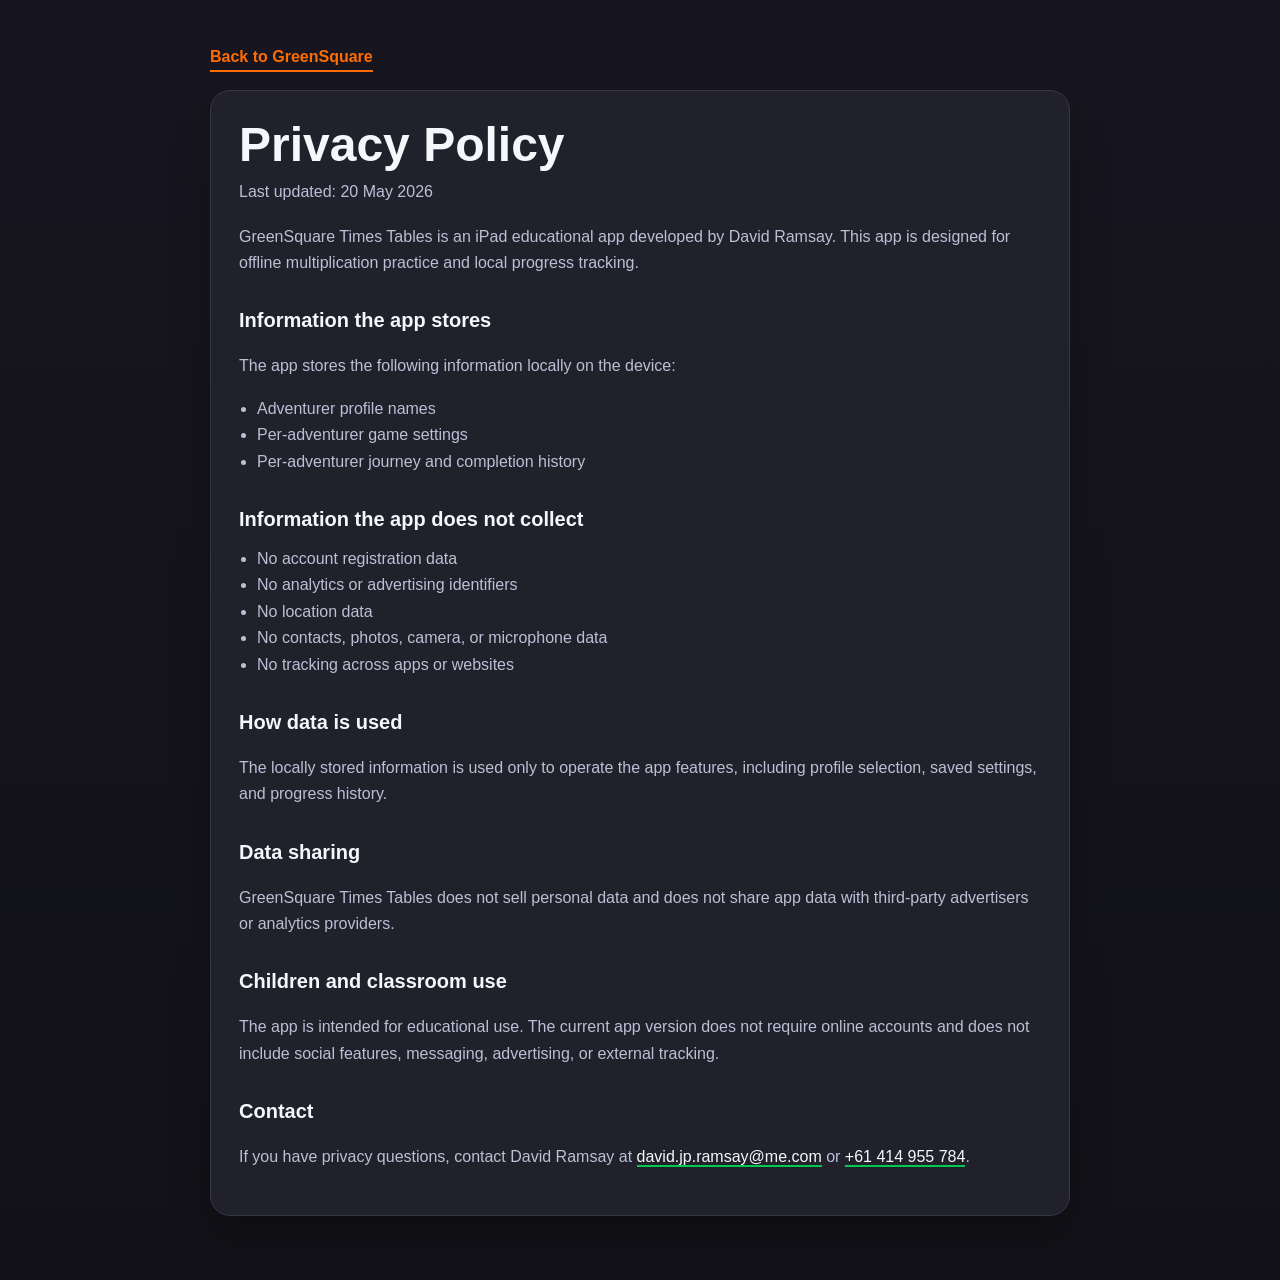
==== privacy/index.html @ 2f98c905 "Publish support and privacy pages" ====
<!doctype html>
<html lang="en">
<head>
  <meta charset="utf-8">
  <meta name="viewport" content="width=device-width, initial-scale=1">
  <title>Privacy Policy | GreenSquare Times Tables</title>
  <meta name="description" content="Privacy policy for GreenSquare Times Tables.">
  <style>
    :root {
      --bg: #15141b;
      --panel: #23222d;
      --line: #373548;
      --text: #f5f7fb;
      --muted: #bac0d5;
      --green: #00c853;
      --orange: #ff6d00;
    }
    * { box-sizing: border-box; }
    body {
      margin: 0;
      font-family: -apple-system, BlinkMacSystemFont, "Segoe UI", sans-serif;
      background: linear-gradient(180deg, #171620 0%, #111117 100%);
      color: var(--text);
      line-height: 1.65;
    }
    .wrap {
      max-width: 900px;
      margin: 0 auto;
      padding: 44px 20px 64px;
    }
    .panel {
      background: rgba(35, 34, 45, 0.94);
      border: 1px solid var(--line);
      border-radius: 20px;
      padding: 28px;
      box-shadow: 0 18px 40px rgba(0, 0, 0, 0.24);
    }
    h1 {
      margin: 0 0 8px;
      font-size: clamp(32px, 5vw, 48px);
      line-height: 1.08;
    }
    h2 {
      margin: 28px 0 10px;
      font-size: 20px;
    }
    p, li { color: var(--muted); }
    strong { color: var(--text); }
    a {
      color: var(--text);
      text-decoration: none;
      border-bottom: 2px solid var(--green);
    }
    ul {
      margin: 10px 0 0 18px;
      padding: 0;
    }
    .home {
      display: inline-block;
      margin-bottom: 18px;
      color: var(--orange);
      border-bottom-color: var(--orange);
      font-weight: 600;
    }
    .meta {
      margin: 0 0 18px;
      color: var(--muted);
    }
  </style>
</head>
<body>
  <main class="wrap">
    <a class="home" href="../">Back to GreenSquare</a>
    <section class="panel">
      <h1>Privacy Policy</h1>
      <p class="meta">Last updated: 20 May 2026</p>

      <p>
        GreenSquare Times Tables is an iPad educational app developed by David Ramsay.
        This app is designed for offline multiplication practice and local progress tracking.
      </p>

      <h2>Information the app stores</h2>
      <p>The app stores the following information locally on the device:</p>
      <ul>
        <li>Adventurer profile names</li>
        <li>Per-adventurer game settings</li>
        <li>Per-adventurer journey and completion history</li>
      </ul>

      <h2>Information the app does not collect</h2>
      <ul>
        <li>No account registration data</li>
        <li>No analytics or advertising identifiers</li>
        <li>No location data</li>
        <li>No contacts, photos, camera, or microphone data</li>
        <li>No tracking across apps or websites</li>
      </ul>

      <h2>How data is used</h2>
      <p>
        The locally stored information is used only to operate the app features,
        including profile selection, saved settings, and progress history.
      </p>

      <h2>Data sharing</h2>
      <p>
        GreenSquare Times Tables does not sell personal data and does not share app data
        with third-party advertisers or analytics providers.
      </p>

      <h2>Children and classroom use</h2>
      <p>
        The app is intended for educational use. The current app version does not require
        online accounts and does not include social features, messaging, advertising, or external tracking.
      </p>

      <h2>Contact</h2>
      <p>
        If you have privacy questions, contact David Ramsay at
        <a href="mailto:david.jp.ramsay@me.com">david.jp.ramsay@me.com</a>
        or <a href="tel:+61414955784">+61 414 955 784</a>.
      </p>
    </section>
  </main>
</body>
</html>
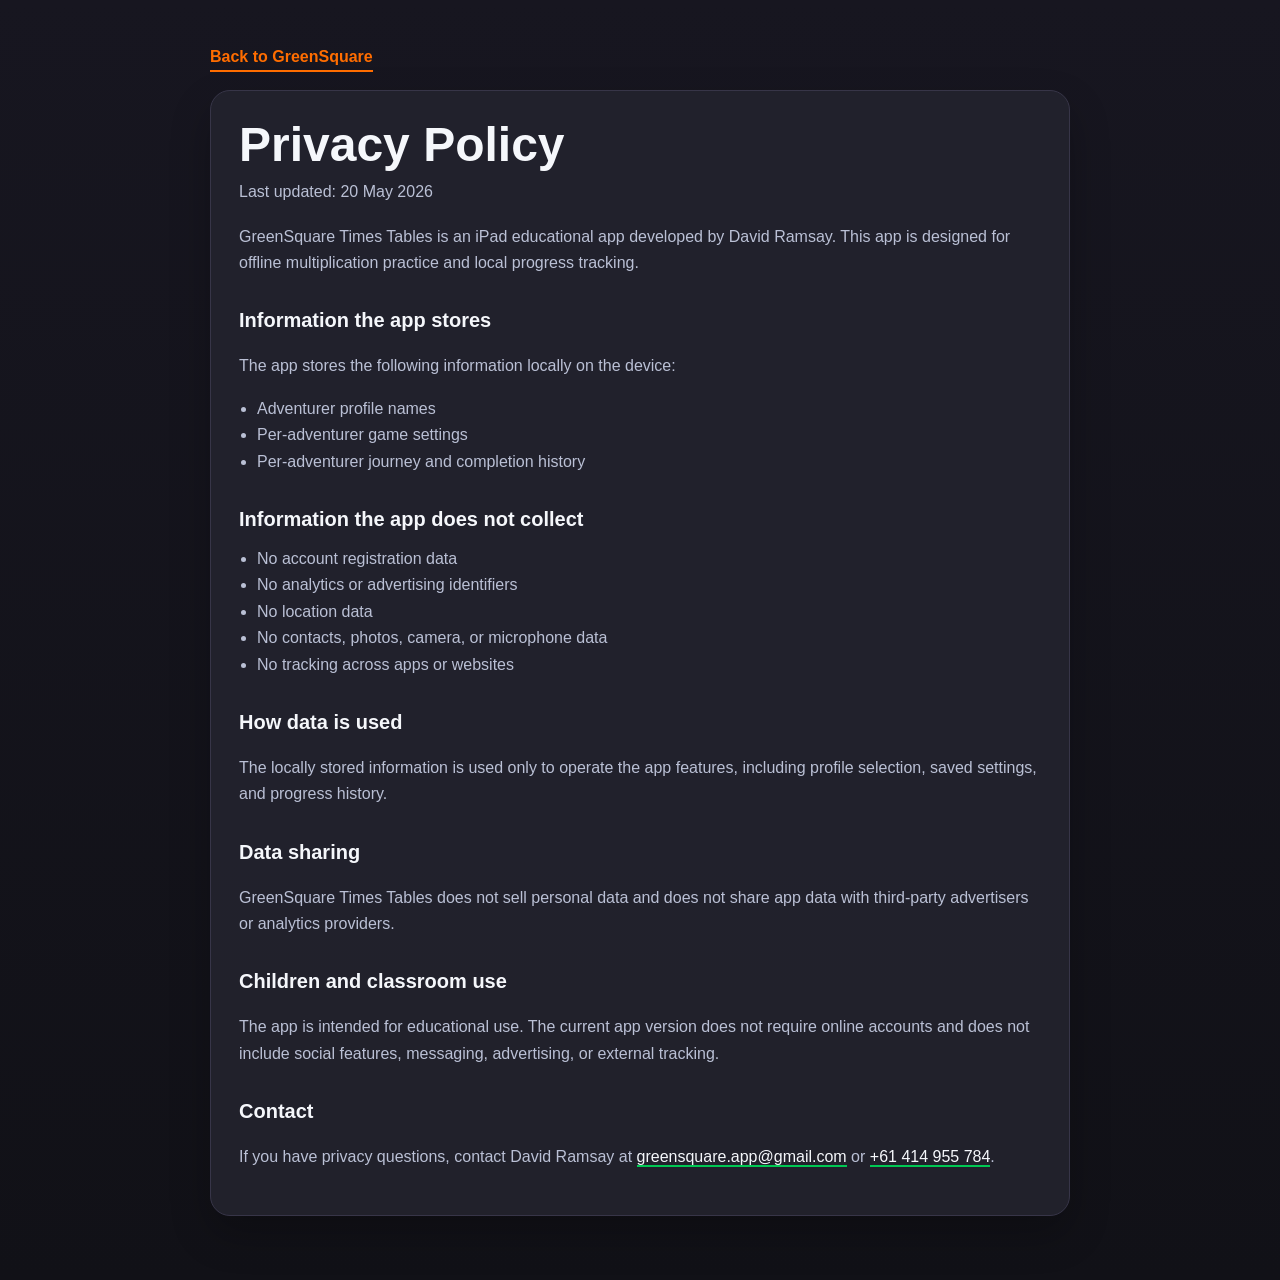
==== commit dcf44b77: "Update support email" ====
--- a/privacy/index.html
+++ b/privacy/index.html
@@ -118,7 +118,7 @@
       <h2>Contact</h2>
       <p>
         If you have privacy questions, contact David Ramsay at
-        <a href="mailto:david.jp.ramsay@me.com">david.jp.ramsay@me.com</a>
+        <a href="mailto:greensquare.app@gmail.com">greensquare.app@gmail.com</a>
         or <a href="tel:+61414955784">+61 414 955 784</a>.
       </p>
     </section>
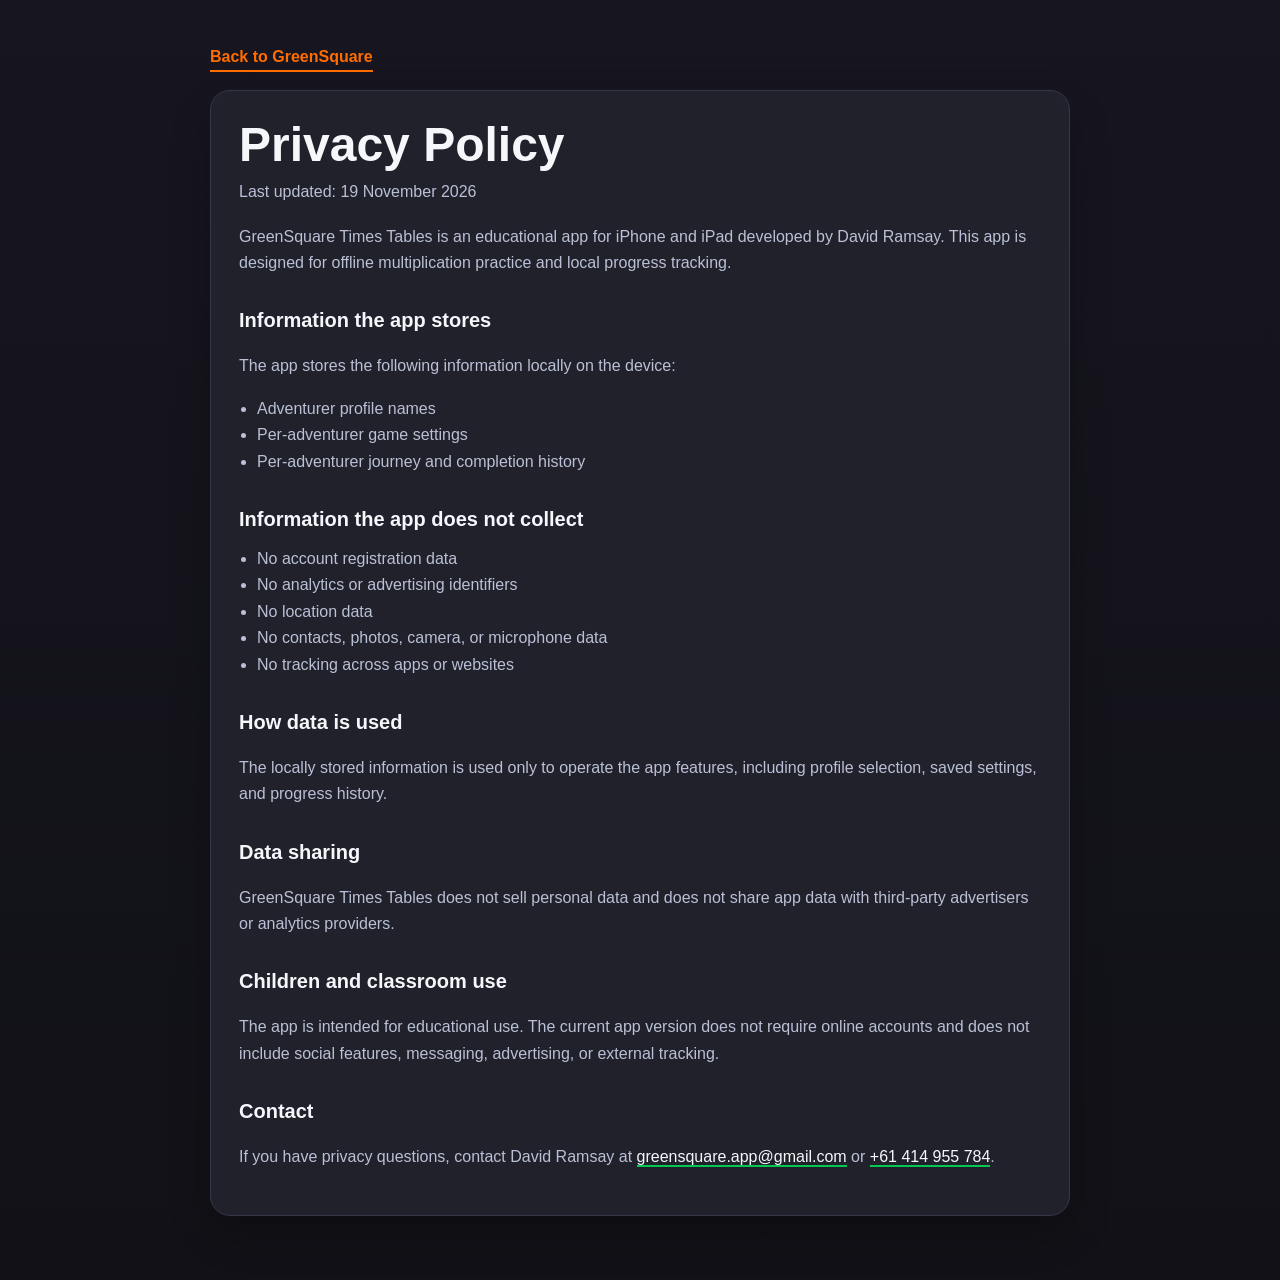
==== commit dd6177ed: "Restore GreenSquare public pages" ====
--- a/privacy/index.html
+++ b/privacy/index.html
@@ -73,10 +73,10 @@
     <a class="home" href="../">Back to GreenSquare</a>
     <section class="panel">
       <h1>Privacy Policy</h1>
-      <p class="meta">Last updated: 20 May 2026</p>
+      <p class="meta">Last updated: 19 November 2026</p>
 
       <p>
-        GreenSquare Times Tables is an iPad educational app developed by David Ramsay.
+        GreenSquare Times Tables is an educational app for iPhone and iPad developed by David Ramsay.
         This app is designed for offline multiplication practice and local progress tracking.
       </p>
 
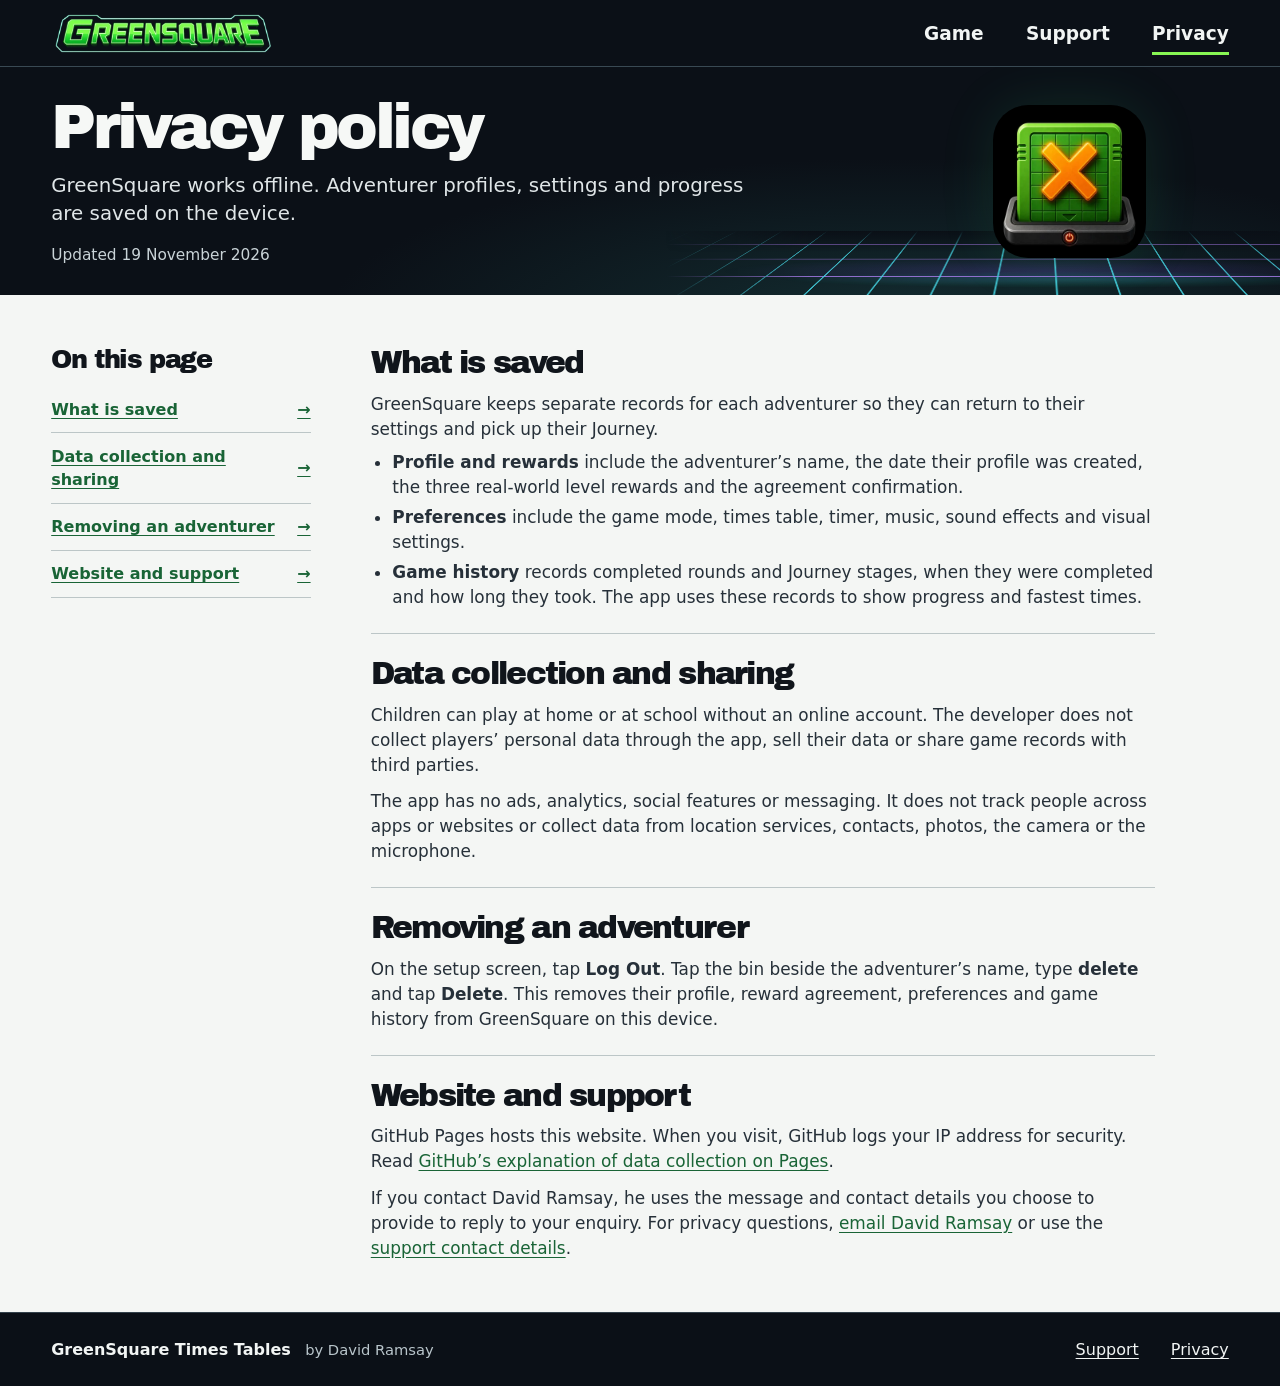
==== commit cb31765b: "Show GreenSquare gameplay and refresh support and privacy" ====
--- a/privacy/index.html
+++ b/privacy/index.html
@@ -1,127 +1,92 @@
 <!doctype html>
-<html lang="en">
+<html lang="en-AU">
 <head>
   <meta charset="utf-8">
   <meta name="viewport" content="width=device-width, initial-scale=1">
-  <title>Privacy Policy | GreenSquare Times Tables</title>
-  <meta name="description" content="Privacy policy for GreenSquare Times Tables.">
-  <style>
-    :root {
-      --bg: #15141b;
-      --panel: #23222d;
-      --line: #373548;
-      --text: #f5f7fb;
-      --muted: #bac0d5;
-      --green: #00c853;
-      --orange: #ff6d00;
-    }
-    * { box-sizing: border-box; }
-    body {
-      margin: 0;
-      font-family: -apple-system, BlinkMacSystemFont, "Segoe UI", sans-serif;
-      background: linear-gradient(180deg, #171620 0%, #111117 100%);
-      color: var(--text);
-      line-height: 1.65;
-    }
-    .wrap {
-      max-width: 900px;
-      margin: 0 auto;
-      padding: 44px 20px 64px;
-    }
-    .panel {
-      background: rgba(35, 34, 45, 0.94);
-      border: 1px solid var(--line);
-      border-radius: 20px;
-      padding: 28px;
-      box-shadow: 0 18px 40px rgba(0, 0, 0, 0.24);
-    }
-    h1 {
-      margin: 0 0 8px;
-      font-size: clamp(32px, 5vw, 48px);
-      line-height: 1.08;
-    }
-    h2 {
-      margin: 28px 0 10px;
-      font-size: 20px;
-    }
-    p, li { color: var(--muted); }
-    strong { color: var(--text); }
-    a {
-      color: var(--text);
-      text-decoration: none;
-      border-bottom: 2px solid var(--green);
-    }
-    ul {
-      margin: 10px 0 0 18px;
-      padding: 0;
-    }
-    .home {
-      display: inline-block;
-      margin-bottom: 18px;
-      color: var(--orange);
-      border-bottom-color: var(--orange);
-      font-weight: 600;
-    }
-    .meta {
-      margin: 0 0 18px;
-      color: var(--muted);
-    }
-  </style>
+  <meta name="theme-color" content="#0b1017">
+  <meta name="description" content="Learn what GreenSquare Times Tables saves on your device, how to remove an adventurer and how to contact the developer about privacy.">
+  <title>Privacy policy | GreenSquare Times Tables</title>
+  <link rel="icon" type="image/png" sizes="64x64" href="../assets/icon-64.png">
+  <link rel="stylesheet" href="../assets/site.css">
 </head>
-<body>
-  <main class="wrap">
-    <a class="home" href="../">Back to GreenSquare</a>
-    <section class="panel">
-      <h1>Privacy Policy</h1>
-      <p class="meta">Last updated: 19 November 2026</p>
+<body class="privacy-page">
+  <a class="skip-link" href="#main">Skip to content</a>
+  <header class="site-header">
+    <div class="wrap header-row">
+      <a class="brand" href="../" aria-label="GreenSquare Times Tables home">
+        <img src="../assets/wordmark.webp" width="660" height="126" alt="GreenSquare">
+      </a>
+      <nav class="primary-nav" aria-label="Main navigation">
+        <a href="../">Game</a>
+        <a href="../support/">Support</a>
+        <a href="../privacy/" aria-current="page">Privacy</a>
+      </nav>
+    </div>
+  </header>
 
-      <p>
-        GreenSquare Times Tables is an educational app for iPhone and iPad developed by David Ramsay.
-        This app is designed for offline multiplication practice and local progress tracking.
-      </p>
+  <main id="main" tabindex="-1">
+    <section class="mast inner-mast privacy-mast" aria-labelledby="page-title">
+      <div class="floor" aria-hidden="true"></div>
+      <div class="wrap inner-stage">
+        <div class="intro-copy">
+          <h1 id="page-title">Privacy policy</h1>
+          <p class="intro-text">GreenSquare works offline. Adventurer profiles, settings and progress are saved on the device.</p>
+          <p class="updated">Updated <time datetime="2026-11-19">19 November 2026</time></p>
+        </div>
+        <img class="privacy-icon" src="../assets/app-icon.webp" width="384" height="384" alt="">
+      </div>
+    </section>
 
-      <h2>Information the app stores</h2>
-      <p>The app stores the following information locally on the device:</p>
-      <ul>
-        <li>Adventurer profile names</li>
-        <li>Per-adventurer game settings</li>
-        <li>Per-adventurer journey and completion history</li>
-      </ul>
+    <div class="wrap privacy-layout content-section">
+      <nav class="contents" aria-labelledby="contents-heading">
+        <h2 id="contents-heading">On this page</h2>
+        <ul>
+          <li><a href="#saved">What is saved</a></li>
+          <li><a href="#collection">Data collection and sharing</a></li>
+          <li><a href="#removal">Removing an adventurer</a></li>
+          <li><a href="#website">Website and support</a></li>
+        </ul>
+      </nav>
 
-      <h2>Information the app does not collect</h2>
-      <ul>
-        <li>No account registration data</li>
-        <li>No analytics or advertising identifiers</li>
-        <li>No location data</li>
-        <li>No contacts, photos, camera, or microphone data</li>
-        <li>No tracking across apps or websites</li>
-      </ul>
+      <article class="policy" aria-labelledby="page-title">
+        <section id="saved" aria-labelledby="saved-heading">
+          <h2 id="saved-heading">What is saved</h2>
+          <p>GreenSquare keeps separate records for each adventurer so they can return to their settings and pick up their Journey.</p>
+          <ul>
+            <li><strong>Profile and rewards</strong> include the adventurer’s name, the date their profile was created, the three real-world level rewards and the agreement confirmation.</li>
+            <li><strong>Preferences</strong> include the game mode, times table, timer, music, sound effects and visual settings.</li>
+            <li><strong>Game history</strong> records completed rounds and Journey stages, when they were completed and how long they took. The app uses these records to show progress and fastest times.</li>
+          </ul>
+        </section>
 
-      <h2>How data is used</h2>
-      <p>
-        The locally stored information is used only to operate the app features,
-        including profile selection, saved settings, and progress history.
-      </p>
+        <section id="collection" aria-labelledby="collection-heading">
+          <h2 id="collection-heading">Data collection and sharing</h2>
+          <p>Children can play at home or at school without an online account. The developer does not collect players’ personal data through the app, sell their data or share game records with third parties.</p>
+          <p>The app has no ads, analytics, social features or messaging. It does not track people across apps or websites or collect data from location services, contacts, photos, the camera or the microphone.</p>
+        </section>
 
-      <h2>Data sharing</h2>
-      <p>
-        GreenSquare Times Tables does not sell personal data and does not share app data
-        with third-party advertisers or analytics providers.
-      </p>
+        <section id="removal" aria-labelledby="removal-heading">
+          <h2 id="removal-heading">Removing an adventurer</h2>
+          <p>On the setup screen, tap <strong>Log Out</strong>. Tap the bin beside the adventurer’s name, type <strong>delete</strong> and tap <strong>Delete</strong>. This removes their profile, reward agreement, preferences and game history from GreenSquare on this device.</p>
+        </section>
 
-      <h2>Children and classroom use</h2>
-      <p>
-        The app is intended for educational use. The current app version does not require
-        online accounts and does not include social features, messaging, advertising, or external tracking.
-      </p>
+        <section id="website" aria-labelledby="website-heading">
+          <h2 id="website-heading">Website and support</h2>
+          <p>GitHub Pages hosts this website. When you visit, GitHub logs your IP address for security. Read <a href="https://docs.github.com/en/pages/getting-started-with-github-pages/what-is-github-pages#data-collection">GitHub’s explanation of data collection on Pages</a>.</p>
+          <p>If you contact David Ramsay, he uses the message and contact details you choose to provide to reply to your enquiry. For privacy questions, <a href="mailto:greensquare.app@gmail.com">email David Ramsay</a> or use the <a href="../support/#contact">support contact details</a>.</p>
+        </section>
+      </article>
+    </div>
+  </main>
 
-      <h2>Contact</h2>
-      <p>
-        If you have privacy questions, contact David Ramsay at
-        <a href="mailto:greensquare.app@gmail.com">greensquare.app@gmail.com</a>
-        or <a href="tel:+61414955784">+61 414 955 784</a>.
-      </p>
-    </section>
-  </main>
+  <footer class="site-footer">
+    <div class="wrap footer-row">
+      <p>GreenSquare Times Tables <span class="credit">by David Ramsay</span></p>
+      <nav aria-label="Footer navigation">
+        <a href="../support/">Support</a>
+        <a href="../privacy/" aria-current="page">Privacy</a>
+      </nav>
+    </div>
+  </footer>
 </body>
 </html>
--- a/assets/site.css
+++ b/assets/site.css
@@ -0,0 +1,651 @@
+@font-face {
+  font-family: "Archivo Black";
+  src: url("archivo-black-latin.woff2") format("woff2");
+  font-style: normal;
+  font-weight: 900;
+  font-display: swap;
+}
+
+:root {
+  --night: #0b1017;
+  --paper: #f4f6f4;
+  --ink: #10151b;
+  --text: #263039;
+  --muted: #52606a;
+  --line: #bcc6c7;
+  --lime: #87f653;
+  --link: #196436;
+  --display: "Archivo Black", system-ui, sans-serif;
+  --gutter: clamp(1.125rem, 4vw, 4.5rem);
+  font-family: system-ui, -apple-system, "Segoe UI", sans-serif;
+  color: var(--ink);
+  background: var(--paper);
+  -webkit-text-size-adjust: 100%;
+}
+
+*, *::before, *::after { box-sizing: border-box; }
+body {
+  margin: 0;
+  display: flex;
+  flex-direction: column;
+  min-height: 100vh;
+  min-height: 100svh;
+}
+main { flex: 1; }
+h1, h2, h3, p, figure, ul { margin: 0; }
+h1, h2, h3 {
+  font-family: var(--display);
+  font-weight: 900;
+  line-height: 1.06;
+  letter-spacing: -.055em;
+}
+p, li { line-height: 1.48; }
+a {
+  color: var(--link);
+  text-underline-offset: .18em;
+}
+a:hover { text-decoration-thickness: .12em; }
+:focus-visible {
+  outline: 3px solid #1468a4;
+  outline-offset: 4px;
+}
+.site-header :focus-visible, .mast :focus-visible, .site-footer :focus-visible { outline-color: #80eaff; }
+main:focus-visible, section[tabindex="-1"]:focus-visible { outline-offset: -3px; }
+.wrap {
+  width: min(90rem, calc(100% - 2 * var(--gutter)));
+  margin-inline: auto;
+}
+
+.skip-link {
+  position: absolute;
+  z-index: 5;
+  top: .5rem;
+  left: var(--gutter);
+  padding: .7rem 1rem;
+  transform: translateY(-160%);
+  border-radius: .35rem;
+  color: var(--night);
+  background: white;
+}
+.skip-link:focus { transform: none; }
+
+/* Shared navigation */
+.site-header, .site-footer {
+  color: #f2f5f4;
+  background: var(--night);
+}
+.site-header { border-bottom: 1px solid #394953; }
+.header-row, .footer-row {
+  display: flex;
+  align-items: center;
+  justify-content: space-between;
+  gap: 1.25rem;
+}
+.header-row { min-height: clamp(4.15rem, 5vw, 5rem); }
+.brand {
+  display: inline-flex;
+  align-items: center;
+  min-height: 44px;
+  flex-shrink: 0;
+}
+.brand img {
+  display: block;
+  width: clamp(9rem, 17.5vw, 16.8rem);
+  height: auto;
+}
+.primary-nav, .footer-row nav {
+  display: flex;
+  align-items: center;
+  gap: clamp(1.1rem, 3.3vw, 3.3rem);
+}
+.primary-nav a {
+  display: inline-flex;
+  align-items: center;
+  position: relative;
+  min-height: 44px;
+  padding-block: .55rem;
+  font-size: clamp(1rem, 1.45vw, 1.37rem);
+  font-weight: 650;
+  color: inherit;
+  text-decoration: none;
+}
+.primary-nav a[aria-current="page"]::after {
+  content: "";
+  position: absolute;
+  inset: auto 0 0;
+  height: 3px;
+  background: var(--lime);
+}
+.primary-nav a:hover, .site-footer a:hover { color: var(--lime); }
+
+/* Arcade masthead and perspective floor */
+.mast {
+  isolation: isolate;
+  position: relative;
+  overflow: hidden;
+  color: #f6f8f6;
+  background: var(--night);
+}
+.home-mast {
+  background:
+    radial-gradient(ellipse 40% 7% at 77% 91%, #13d5ba39, transparent),
+    radial-gradient(ellipse at 83% 98%, #102525 0, transparent 33%),
+    radial-gradient(ellipse at 67% 82%, #21192f 0, transparent 46%),
+    var(--night);
+}
+.floor {
+  position: absolute;
+  pointer-events: none;
+  z-index: -1;
+  inset: auto -10% 0 26%;
+  height: 45%;
+  overflow: hidden;
+  background:
+    radial-gradient(ellipse 42% 13% at 58% 76%, #21f7d52b, transparent),
+    radial-gradient(ellipse 46% 22% at 53% 63%, #804aeb37, transparent);
+  -webkit-mask-image: linear-gradient(90deg, transparent, black 20%, black 90%, transparent);
+  mask-image: linear-gradient(90deg, transparent, black 20%, black 90%, transparent);
+}
+.floor::before {
+  content: "";
+  position: absolute;
+  bottom: -1rem;
+  left: -40%;
+  width: 185%;
+  height: 75rem;
+  transform-origin: center bottom;
+  transform: perspective(32rem) rotateX(65deg);
+  background-image:
+    linear-gradient(90deg, #48dcebdf 2px, transparent 2px),
+    linear-gradient(0deg, #a57ae8e6 2.5px, transparent 2.5px);
+  background-size: clamp(3rem, 5.3vw, 5.3rem) clamp(2.5rem, 4.8vw, 4.8rem);
+  -webkit-mask-image: linear-gradient(0deg, black, #000a 43%, transparent);
+  mask-image: linear-gradient(0deg, black, #000a 43%, transparent);
+}
+
+/* Homepage and device captures */
+.home-stage {
+  display: grid;
+  grid-template-columns: minmax(0, .94fr) minmax(0, 1.17fr);
+  align-items: center;
+  gap: clamp(.9rem, 1.8vw, 2rem);
+  min-height: clamp(27rem, 34.85vw, 34rem);
+  padding-block: clamp(1.1rem, 1.6vw, 1.65rem);
+}
+.hero-copy h1 {
+  font-size: clamp(3.7rem, 6.45vw, 6.4rem);
+  line-height: .94;
+  letter-spacing: -.075em;
+}
+.hero-copy h1 span {
+  display: block;
+  color: var(--lime);
+}
+.intro-text {
+  max-width: 39rem;
+  margin-top: clamp(1rem, 1.65vw, 1.5rem);
+  color: #e0e6e8;
+  font-size: clamp(1.05rem, 1.55vw, 1.48rem);
+  line-height: 1.4;
+}
+.hero-actions {
+  display: flex;
+  flex-wrap: wrap;
+  align-items: center;
+  gap: .7rem clamp(1.1rem, 2.2vw, 2.2rem);
+  margin-top: clamp(1.35rem, 2.35vw, 2.25rem);
+}
+.store-button, .how-link {
+  display: inline-flex;
+  align-items: center;
+  justify-content: center;
+  gap: .55em;
+  min-height: 44px;
+  font-size: clamp(1rem, 1.45vw, 1.4rem);
+}
+.store-button {
+  padding: .74em 1.15em;
+  border-radius: .55em;
+  background: var(--lime);
+  color: #0c180d;
+  font-weight: 760;
+  letter-spacing: -.035em;
+  text-decoration: none;
+}
+.store-button:hover { background: #a2ff7b; }
+.how-link {
+  color: #f4f7f6;
+  font-weight: 550;
+  text-decoration: none;
+}
+.how-link > span:first-child {
+  text-decoration: underline;
+  text-underline-offset: .18em;
+}
+.how-link:hover { color: var(--lime); }
+.arrow {
+  display: inline-block;
+  font-family: system-ui, sans-serif;
+  font-size: 1.08em;
+  font-weight: 650;
+  line-height: 1;
+}
+.device-scene {
+  position: relative;
+  aspect-ratio: 1.59;
+  width: 100%;
+}
+.device {
+  position: absolute;
+  border: 1px solid #9b9fa6;
+  background: linear-gradient(135deg, #3b3b44, #14161a 18%, #08090c 75%, #44484d);
+  box-shadow: inset 0 0 0 2px #55585c, inset 0 0 0 4px #121416, 0 .7rem 1rem #0009;
+}
+.device img {
+  display: block;
+  width: 100%;
+  height: auto;
+}
+.tablet {
+  left: -1.4%;
+  top: .8%;
+  width: 80%;
+  padding: 1.65%;
+  border-radius: 5.7% / 7.2%;
+  transform: perspective(62rem) rotateY(-10deg) rotateX(4deg) rotateZ(.4deg);
+}
+.tablet img { border-radius: 2.5% / 3.3%; }
+.phone {
+  bottom: 1.6%;
+  right: .5%;
+  width: 27.9%;
+  padding: .8%;
+  border-radius: 17% / 8.2%;
+  transform: perspective(45rem) rotateY(-6deg) rotateZ(2deg);
+}
+.phone img { border-radius: 14% / 6.7%; }
+
+/* Game guide and scoreboard key */
+.play-guide { padding-block: clamp(2rem, 2.65vw, 2.8rem) clamp(1.25rem, 1.55vw, 1.6rem); }
+.guide-columns {
+  display: grid;
+  grid-template-columns: 1fr 1.1fr 1fr;
+}
+.guide-columns > div {
+  min-width: 0;
+  padding-inline: clamp(1.4rem, 2.7vw, 2.9rem);
+}
+.guide-columns > div:first-child { padding-left: 0; }
+.guide-columns > div:last-child { padding-right: 0; }
+.guide-columns > div + div { border-left: 1px solid var(--line); }
+.guide-columns h2, .side-intro h2 { font-size: clamp(2.2rem, 3.5vw, 3.35rem); }
+.guide-columns h3 { font-size: clamp(1.75rem, 2.75vw, 2.65rem); }
+.guide-columns p, .side-intro p, .policy, .answer {
+  font-size: clamp(1rem, 1.32vw, 1.22rem);
+  color: var(--text);
+}
+.guide-columns p { margin-top: .7rem; }
+.guide-columns p + p { margin-top: .4rem; }
+.grid-key {
+  display: flex;
+  align-items: center;
+  flex-wrap: wrap;
+  column-gap: clamp(1.7rem, 4vw, 4.5rem);
+  row-gap: .9rem;
+  margin-top: clamp(1.15rem, 1.65vw, 1.65rem);
+  padding-top: 1.15rem;
+  border-top: 1px solid var(--line);
+}
+.grid-key h3 { font-size: clamp(1.16rem, 1.6vw, 1.5rem); }
+.grid-key ul {
+  list-style: none;
+  padding: 0;
+  display: flex;
+  flex-wrap: wrap;
+  gap: .7rem clamp(1.2rem, 4.1vw, 4.4rem);
+}
+.grid-key li {
+  display: flex;
+  align-items: center;
+  gap: .72rem;
+  font-size: clamp(.92rem, 1.15vw, 1.09rem);
+}
+.grid-key li strong {
+  display: block;
+  font-size: .8em;
+  font-weight: 700;
+  color: var(--muted);
+}
+.swatch {
+  width: 1.8em;
+  height: 1.8em;
+  flex: none;
+  border-radius: .28em;
+  border: 1px solid #1113;
+  box-shadow: inset 0 1px 2px #fff8, inset 0 -2px 3px #0001;
+}
+.cleared { background: linear-gradient(#2cde76, #00ad4c); }
+.almost { background: linear-gradient(#ffad34, #f47a09); }
+.practice { background: linear-gradient(#fc5764, #cc1d31); }
+
+/* Support and privacy pages */
+.inner-mast { background: radial-gradient(ellipse at 70% 110%, #132c30, transparent 45%), var(--night); }
+.inner-stage {
+  display: grid;
+  grid-template-columns: minmax(0, 1.4fr) minmax(0, 1fr);
+  align-items: center;
+  gap: clamp(1.4rem, 4.8vw, 5rem);
+  padding-block: clamp(2.25rem, 3.4vw, 3.5rem);
+}
+.intro-copy h1 {
+  font-size: clamp(3rem, 5.8vw, 5.6rem);
+  line-height: 1.02;
+}
+.inner-stage .intro-text {
+  margin-top: .75rem;
+  max-width: 45rem;
+}
+.inner-mast .floor { height: 28%; }
+.inner-mast .floor::after {
+  content: "";
+  position: absolute;
+  inset: 0 0 auto;
+  height: 32%;
+  background: linear-gradient(var(--night), transparent);
+}
+.support-mast .floor { inset-inline: -12% 35%; }
+.contact-panel {
+  justify-self: end;
+  width: min(100%, 32rem);
+  padding: clamp(1.15rem, 2.15vw, 2rem);
+  background: #10191e;
+  border: 1px solid #415361;
+  border-top: .27rem solid var(--lime);
+  border-radius: .65rem;
+}
+.contact-panel h2 {
+  font-size: clamp(1.35rem, 2.15vw, 2rem);
+  margin-bottom: .65rem;
+}
+.contact-email {
+  display: inline-block;
+  max-width: 100%;
+  color: var(--lime);
+  font-size: clamp(1.06rem, 1.75vw, 1.65rem);
+  font-weight: 700;
+  overflow-wrap: anywhere;
+}
+.contact-panel p {
+  margin-top: .5rem;
+  color: #e0e6e8;
+}
+.contact-panel p a { color: inherit; }
+.privacy-mast .inner-stage {
+  grid-template-columns: minmax(0, 2.5fr) minmax(0, 1fr);
+  padding-block: clamp(1.75rem, 2.25vw, 2.25rem);
+}
+.privacy-mast .intro-copy h1 { font-size: clamp(2.75rem, 4.9vw, 4.7rem); }
+.privacy-mast .floor { inset-inline: 52% -8%; }
+.privacy-icon {
+  justify-self: center;
+  width: clamp(7.5rem, 12vw, 11.5rem);
+  max-width: 100%;
+  height: auto;
+  border-radius: 23%;
+  box-shadow: 0 0 3.5rem #37da731e;
+}
+.updated {
+  margin-top: 1rem;
+  font-size: .96rem;
+  color: #c9d3d7;
+}
+.content-section { padding-block: clamp(2.4rem, 4vw, 4rem); }
+.help-layout, .privacy-layout {
+  display: grid;
+  grid-template-columns: minmax(0, .8fr) minmax(0, 2.1fr);
+  gap: clamp(1.7rem, 4.7vw, 5rem);
+  align-items: start;
+}
+.side-intro { padding-right: min(2vw, 1.65rem); }
+.side-intro p {
+  margin-top: 1rem;
+  color: var(--muted);
+}
+.faq-list details { border-bottom: 1px solid var(--line); }
+.faq-list details[open] {
+  border: 1px solid #85b67c;
+  border-radius: .5rem;
+  overflow: clip;
+  background: #fbfcfa;
+}
+.faq-list details[open] + details { margin-top: .4rem; }
+.faq-list summary {
+  display: flex;
+  align-items: center;
+  justify-content: space-between;
+  gap: 1rem;
+  padding: 1rem clamp(.75rem, 1.45vw, 1.45rem);
+  min-height: 44px;
+  list-style: none;
+  cursor: pointer;
+  font-size: clamp(1.08rem, 1.6vw, 1.5rem);
+  line-height: 1.28;
+  font-weight: 740;
+  letter-spacing: -.033em;
+}
+.faq-list summary::-webkit-details-marker { display: none; }
+.faq-list summary::after {
+  content: "";
+  flex: none;
+  width: .93em;
+  height: .93em;
+  background: linear-gradient(var(--ink),var(--ink)) center / 78% 2px no-repeat, linear-gradient(var(--ink),var(--ink)) center / 2px 78% no-repeat;
+}
+.faq-list details[open] summary { background: #e7f2e0; }
+.faq-list details[open] summary::after { background: linear-gradient(var(--ink),var(--ink)) center / 78% 2px no-repeat; }
+.faq-list summary:hover { color: var(--link); }
+.faq-list summary:focus-visible { outline-offset: -4px; }
+.answer { padding: .95rem clamp(.75rem, 1.45vw, 1.45rem) 1.2rem; }
+.answer p + p { margin-top: .6rem; }
+.related-link {
+  display: inline-flex;
+  align-items: center;
+  gap: .45rem;
+  min-height: 44px;
+  font-weight: 650;
+}
+.privacy-layout { grid-template-columns: minmax(13rem, .65fr) minmax(0, 2.15fr); }
+.contents h2 {
+  font-size: clamp(1.4rem, 2vw, 1.8rem);
+  margin-bottom: .8rem;
+}
+.contents ul {
+  list-style: none;
+  padding: 0;
+}
+.contents a {
+  display: flex;
+  align-items: center;
+  justify-content: space-between;
+  gap: .6rem;
+  padding-block: .7rem;
+  border-bottom: 1px solid var(--line);
+  color: var(--link);
+  font-weight: 650;
+}
+.contents a::after { content: "→"; }
+.policy { max-width: 73ch; }
+.policy h2 {
+  color: var(--ink);
+  font-size: clamp(1.6rem, 2.45vw, 2.35rem);
+  margin-bottom: .75rem;
+}
+.policy section { scroll-margin-top: 1.5rem; }
+.policy section + section {
+  margin-top: 1.45rem;
+  border-top: 1px solid var(--line);
+  padding-top: 1.45rem;
+}
+.policy ul {
+  margin-top: .55rem;
+  padding-left: 1.35rem;
+}
+.policy li + li { margin-top: .3rem; }
+.policy p + p, .policy ul + p { margin-top: .72rem; }
+.policy a, .answer a { overflow-wrap: anywhere; }
+
+.site-footer { border-top: 1px solid #33414b; }
+.footer-row {
+  min-height: 4.6rem;
+  padding-block: .8rem;
+}
+.footer-row p { font-weight: 660; }
+.credit {
+  display: inline-block;
+  margin-left: .55rem;
+  color: #b9c5cb;
+  font-size: .92em;
+  font-weight: 400;
+}
+.footer-row nav { gap: clamp(1.25rem, 2.5vw, 2.5rem); }
+.footer-row a {
+  display: inline-flex;
+  align-items: center;
+  min-height: 44px;
+  color: inherit;
+}
+
+@media (min-width: 65rem) {
+  .hero-copy .intro-text {
+    max-width: 37rem;
+    font-size: clamp(1.25rem, 1.65vw, 1.6rem);
+  }
+  .hero-copy .intro-text > span { display: block; }
+  .hero-actions .store-button { font-size: clamp(1.1rem, 1.65vw, 1.57rem); }
+}
+
+@media (max-width: 55rem) {
+  .home-stage {
+    grid-template-columns: minmax(0, 1fr) minmax(0, 1.02fr);
+    min-height: 24rem;
+  }
+  .hero-copy h1 { font-size: clamp(3.2rem, 6.7vw, 3.75rem); }
+  .hero-actions { gap: .6rem 1.1rem; }
+  .store-button, .how-link { font-size: .98rem; }
+  .help-layout, .privacy-layout {
+    grid-template-columns: minmax(11rem, .8fr) minmax(0, 1.6fr);
+    gap: 2rem;
+  }
+  .contact-panel { padding: 1.1rem; }
+  .grid-key { align-items: start; }
+}
+
+@media (max-width: 44rem) {
+  .header-row {
+    gap: .65rem;
+    min-height: 4rem;
+  }
+  .primary-nav { gap: clamp(.7rem, 3vw, 1.3rem); }
+  .primary-nav a {
+    min-width: 44px;
+    justify-content: center;
+    font-size: .94rem;
+  }
+  .brand img { width: clamp(7.1rem, 34vw, 10rem); }
+  .home-stage, .inner-stage, .privacy-mast .inner-stage, .help-layout, .privacy-layout { grid-template-columns: minmax(0, 1fr); }
+  .home-stage {
+    gap: 1.55rem;
+    padding-block: clamp(2rem, 6.9vw, 3rem) 1.35rem;
+  }
+  .hero-copy h1 { font-size: clamp(3.25rem, 11.55vw, 4.9rem); }
+  .hero-copy .intro-text { max-width: 34rem; }
+  .hero-actions { margin-top: 1.2rem; }
+  .device-scene {
+    max-width: 31rem;
+    margin-inline: auto;
+  }
+  .home-mast .floor {
+    inset-inline: -35%;
+    height: 33%;
+  }
+  .guide-columns { grid-template-columns: minmax(0, 1fr); }
+  .guide-columns > div { padding-inline: 0; }
+  .guide-columns > div + div {
+    margin-top: 1.15rem;
+    padding-top: 1.15rem;
+    border-left: 0;
+    border-top: 1px solid var(--line);
+  }
+  .guide-columns h3 { font-size: 1.65rem; }
+  .grid-key { display: block; }
+  .grid-key ul {
+    margin-top: .9rem;
+    display: grid;
+    gap: .7rem;
+  }
+  .grid-key li strong {
+    display: inline;
+    color: var(--ink);
+    margin-right: .2rem;
+    font-size: 1em;
+  }
+  .inner-stage { gap: 1.35rem; }
+  .contact-panel {
+    justify-self: start;
+    width: min(100%, 28rem);
+  }
+  .support-mast .floor { inset-inline: 15% -40%; }
+  .privacy-mast .inner-stage {
+    display: block;
+    position: relative;
+  }
+  .privacy-mast .intro-copy h1 {
+    padding-right: 3.45rem;
+    font-size: clamp(2.05rem, 9vw, 3.9rem);
+  }
+  .privacy-icon {
+    position: absolute;
+    right: 0;
+    top: 1.55rem;
+    width: 3.05rem;
+  }
+  .privacy-mast .floor {
+    inset-inline: 65% -25%;
+    height: 18%;
+  }
+  .help-layout, .privacy-layout { gap: 1.55rem; }
+  .side-intro { padding-right: 0; }
+  .contents a { min-height: 44px; }
+  .footer-row {
+    gap: .8rem;
+    flex-wrap: wrap;
+  }
+  .credit {
+    margin-left: 0;
+    display: block;
+  }
+}
+
+@media (max-width: 23rem) {
+  .primary-nav { gap: .65rem; }
+  .primary-nav a { font-size: .875rem; }
+  .brand img { width: 6.9rem; }
+  .hero-actions { gap: .45rem 1rem; }
+  .store-button { padding-inline: .85rem; }
+  .privacy-mast .intro-copy h1 { padding-right: 0; }
+  .privacy-icon { display: none; }
+}
+@media (forced-colors: active) {
+  .swatch, .store-button { border: 1px solid ButtonText; }
+  .primary-nav a[aria-current="page"] { text-decoration: underline; }
+  .faq-list summary::after {
+    content: "+";
+    width: auto;
+    height: auto;
+    background: none;
+  }
+  .faq-list details[open] summary::after {
+    content: "−";
+    background: none;
+  }
+}
